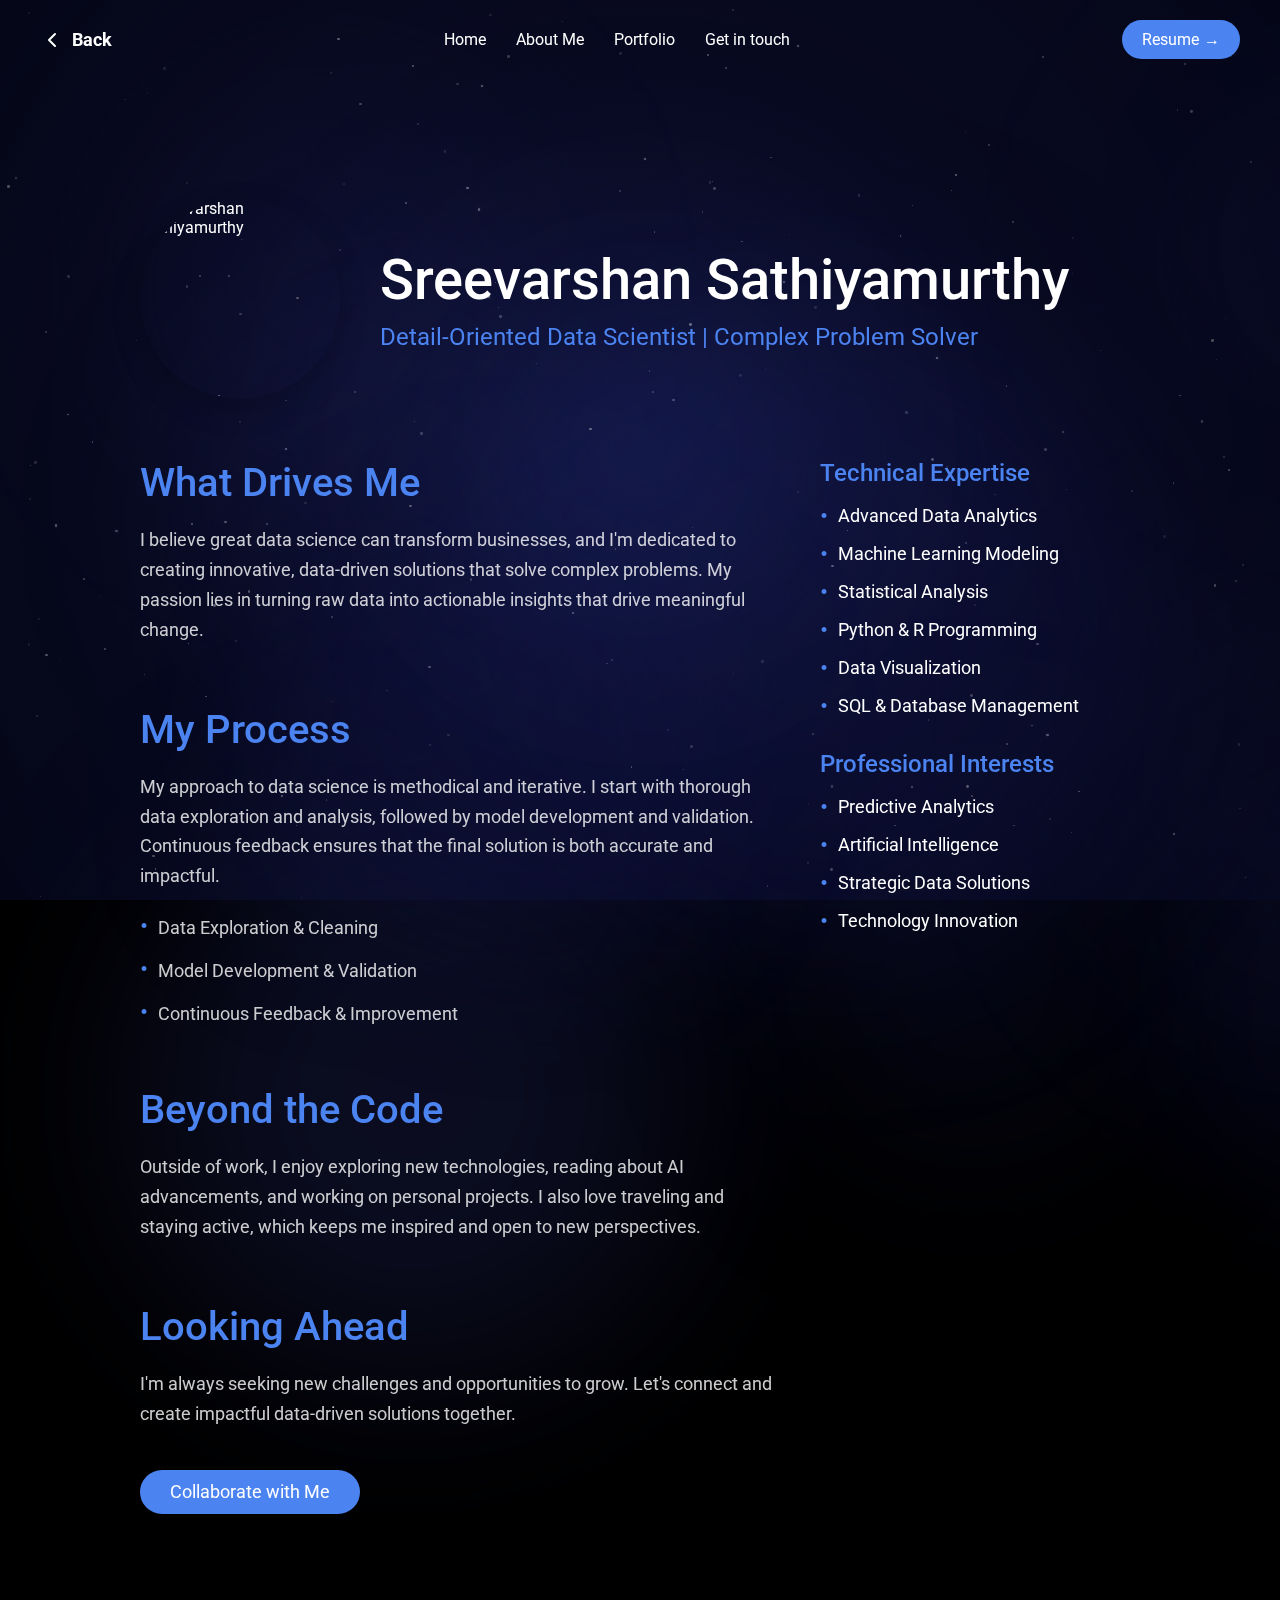
==== about-me.html @ da4dfb8b "Add files via upload" ====
<!DOCTYPE html>
<html lang="en">
<head>
    <meta charset="UTF-8">
    <meta name="viewport" content="width=device-width, initial-scale=1.0">
    <title>About Sreevarshan</title>
    <link rel="stylesheet" href="styles.css">
    <link href="https://fonts.googleapis.com/css2?family=Playfair+Display:wght@700&family=Roboto:wght@300;400;700&display=swap" rel="stylesheet">
    <style>
        .about-page {
            min-height: 100vh;
            padding: 120px 5% 80px;
            position: relative;
        }
        
        .about-container {
            max-width: 1000px;
            margin: 0 auto;
        }
        
        .about-header {
            display: flex;
            align-items: center;
            margin-bottom: 60px;
        }
        
        .about-photo-container {
            width: 200px;
            height: 200px;
            margin-right: 40px;
            border-radius: 50%;
            overflow: hidden;
            box-shadow: 0 10px 30px rgba(0, 0, 0, 0.2);
        }
        
        .about-photo-round {
            width: 100%;
            height: 100%;
            object-fit: cover;
        }
        
        .about-title-container h1 {
            font-size: 3.5rem;
            margin-bottom: 10px;
            font-weight: 500;
        }
        
        .about-title-container p {
            font-size: 1.5rem;
            color: #4b83f0;
        }
        
        .about-content {
            display: grid;
            grid-template-columns: 2fr 1fr;
            gap: 40px;
        }
        
        .about-bio h2 {
            font-size: 2.2rem;
            margin-bottom: 20px;
            font-weight: 500;
        }
        
        .about-bio p {
            margin-bottom: 20px;
            font-size: 1.1rem;
            line-height: 1.7;
            color: rgba(255, 255, 255, 0.8);
        }
        
        .about-sidebar h3 {
            font-size: 1.5rem;
            margin-bottom: 15px;
            color: #4b83f0;
            font-weight: 500;
        }
        
        .skills-list, .interest-list {
            list-style: none;
            padding: 0;
            margin-bottom: 30px;
        }
        
        .skills-list li, .interest-list li {
            margin-bottom: 10px;
            font-size: 1.1rem;
            display: flex;
            align-items: center;
        }
        
        .skills-list li::before, .interest-list li::before {
            content: "•";
            color: #4b83f0;
            font-size: 1.5rem;
            margin-right: 10px;
        }
        
        .cta-button {
            display: inline-block;
            background-color: #4b83f0;
            color: white;
            padding: 12px 30px;
            border-radius: 30px;
            text-decoration: none;
            font-size: 1.1rem;
            margin-top: 20px;
            transition: background-color 0.3s;
        }
        
        .cta-button:hover {
            background-color: #3a71e4;
        }

        /* Custom Back Button Styles */
        .nav-back-button {
            display: flex;
            align-items: center;
            font-size: 18px;
            font-weight: bold;
            color: white;
            text-decoration: none;
            transition: color 0.3s ease;
        }

        .nav-back-button:hover {
            color: #4b83f0;
        }

        .nav-back-button svg {
            margin-right: 8px;
            width: 24px;
            height: 24px;
        }

        /* New Styles for "What Drives Me" and "My Process" Sections */
        .about-drives-me, .about-process {
            margin-bottom: 60px;
        }

        .about-drives-me h2, .about-process h2 {
            font-size: 2.5rem;
            margin-bottom: 20px;
            color: #4b83f0;
        }

        .about-drives-me p, .about-process p {
            font-size: 1.1rem;
            line-height: 1.7;
            color: rgba(255, 255, 255, 0.8);
        }

        .about-process ul {
            list-style: none;
            padding: 0;
        }

        .about-process ul li {
            margin-bottom: 15px;
            font-size: 1.1rem;
            color: rgba(255, 255, 255, 0.8);
        }

        .about-process ul li::before {
            content: "•";
            color: #4b83f0;
            font-size: 1.5rem;
            margin-right: 10px;
        }
        
        @media (max-width: 768px) {
            .about-header {
                flex-direction: column;
                text-align: center;
            }
            
            .about-photo-container {
                margin-right: 0;
                margin-bottom: 20px;
            }
            
            .about-content {
                grid-template-columns: 1fr;
            }

            .about-title-container h1 {
                font-size: 2.5rem;
            }

            .about-title-container p {
                font-size: 1.2rem;
            }

            .about-drives-me h2, .about-process h2 {
                font-size: 2rem;
            }
        }
    </style>
</head>
<body>
    <div class="space-background"></div>
    
    <nav>
        <div class="logo">
            <a href="index.html#about" class="nav-back-button">
                <svg xmlns="http://www.w3.org/2000/svg" width="24" height="24" viewBox="0 0 24 24" fill="none" stroke="currentColor" stroke-width="2" stroke-linecap="round" stroke-linejoin="round">
                    <path d="M15 18l-6-6 6-6"/>
                </svg>
                Back
            </a>
        </div>
        <ul>
            <li><a href="index.html">Home</a></li>
            <li><a href="index.html#about">About Me</a></li>
            <li><a href="#">Portfolio</a></li>
            <li><a href="#">Get in touch</a></li>
        </ul>
        <div class="resume-btn">
            <a href="#">Resume <span class="arrow">→</span></a>
        </div>
    </nav>
    
    <main class="about-page">
        <div class="about-container">
            <div class="about-header">
                <div class="about-photo-container">
                    <img src="https://i.postimg.cc/mrdYdnSF/profile.webp" alt="Sreevarshan Sathiyamurthy" class="about-photo-round">
                </div>
                <div class="about-title-container">
                    <h1>Sreevarshan Sathiyamurthy</h1>
                    <p>Detail-Oriented Data Scientist | Complex Problem Solver</p>
                </div>
            </div>
            
            <div class="about-content">
                <div class="about-bio">
                    <!-- What Drives Me Section -->
                    <div class="about-drives-me">
                        <h2>What Drives Me</h2>
                        <p>I believe great data science can transform businesses, and I'm dedicated to creating innovative, data-driven solutions that solve complex problems. My passion lies in turning raw data into actionable insights that drive meaningful change.</p>
                    </div>

                    <!-- My Process Section -->
                    <div class="about-process">
                        <h2>My Process</h2>
                        <p>My approach to data science is methodical and iterative. I start with thorough data exploration and analysis, followed by model development and validation. Continuous feedback ensures that the final solution is both accurate and impactful.</p>
                        <ul>
                            <li>Data Exploration & Cleaning</li>
                            <li>Model Development & Validation</li>
                            <li>Continuous Feedback & Improvement</li>
                        </ul>
                    </div>

                    <!-- Beyond the Code Section -->
                    <div class="about-drives-me">
                        <h2>Beyond the Code</h2>
                        <p>Outside of work, I enjoy exploring new technologies, reading about AI advancements, and working on personal projects. I also love traveling and staying active, which keeps me inspired and open to new perspectives.</p>
                    </div>

                    <!-- Looking Ahead Section -->
                    <div class="about-process">
                        <h2>Looking Ahead</h2>
                        <p>I'm always seeking new challenges and opportunities to grow. Let's connect and create impactful data-driven solutions together.</p>
                        <a href="#" class="cta-button">Collaborate with Me</a>
                    </div>
                </div>
                
                <div class="about-sidebar">
                    <h3>Technical Expertise</h3>
                    <ul class="skills-list">
                        <li>Advanced Data Analytics</li>
                        <li>Machine Learning Modeling</li>
                        <li>Statistical Analysis</li>
                        <li>Python & R Programming</li>
                        <li>Data Visualization</li>
                        <li>SQL & Database Management</li>
                    </ul>
                    
                    <h3>Professional Interests</h3>
                    <ul class="interest-list">
                        <li>Predictive Analytics</li>
                        <li>Artificial Intelligence</li>
                        <li>Strategic Data Solutions</li>
                        <li>Technology Innovation</li>
                    </ul>
                </div>
            </div>
        </div>
    </main>
    
    <script src="script.js"></script>
</body>
</html>
---- styles.css ----
/* Reset and base styles */
* {
    margin: 0;
    padding: 0;
    box-sizing: border-box;
}

body {
    font-family: 'Roboto', sans-serif;
    color: white;
    overflow-x: hidden;
    background-color: #000;
}

/* Background */
.space-background {
    position: fixed;
    top: 0;
    left: 0;
    width: 100%;
    height: 100%;
    background: radial-gradient(circle at 50% 50%, 
                rgba(17, 20, 60, 0.8) 0%,
                rgba(14, 16, 50, 0.9) 40%,
                rgba(10, 12, 40, 0.95) 70%,
                rgba(8, 10, 35, 1) 100%);
    z-index: -2;
    transition: background 1s ease;
}

body.scrolled .space-background {
    background: #000000 !important;
}

.vignette {
    position: fixed;
    top: 0;
    left: 0;
    width: 100%;
    height: 100%;
    background: radial-gradient(circle at 50% 50%, 
                transparent 40%, 
                rgba(0, 0, 0, 0.2) 75%, 
                rgba(0, 0, 0, 0.3) 100%);
    z-index: -1;
    pointer-events: none;
}

/* Orbit System */
.orbit-container {
    position: fixed;
    top: 50%;
    left: 50%;
    transform: translate(-50%, -50%);
    width: 100vw;
    height: 100vh;
    z-index: -1;
    opacity: 1;
    transition: opacity 0.8s ease;
}

.orbit {
    position: absolute;
    top: 50%;
    left: 50%;
    transform: translate(-50%, -50%);
    border: 1px solid rgba(142, 205, 247, 0.1);
    border-radius: 50%;
}

.orbit-1 {
    width: 40vw;
    height: 40vw;
}

.orbit-2 {
    width: 60vw;
    height: 60vw;
}

.orbit-3 {
    width: 80vw;
    height: 80vw;
}

.dotted {
    border: none;
    background-image: repeating-linear-gradient(90deg, rgba(142, 205, 247, 0.1) 0%, rgba(142, 205, 247, 0.1) 1%, transparent 1%, transparent 5%);
    background-size: 5% 1px;
    background-repeat: repeat-x;
    background-position: center;
}

.dot {
    position: absolute;
    width: 8px;
    height: 8px;
    background-color: rgba(142, 205, 247, 0.6);
    border-radius: 50%;
    box-shadow: 0 0 10px rgba(142, 205, 247, 0.4);
}

.dot-1 {
    left: 100%;
    top: 50%;
    transform: translate(-50%, -50%);
}

.dot-2 {
    left: 50%;
    top: 0%;
    transform: translate(-50%, -50%);
}

.dot-3 {
    left: 30%;
    top: 75%;
    transform: translate(-50%, -50%);
}

/* Background stars */
.star {
    position: absolute;
    background-color: rgba(255, 255, 255, 0.5);
    border-radius: 50%;
    pointer-events: none;
    transition: transform 0.1s ease, opacity 0.3s ease;
}

/* Color variations */
.color-spot {
    position: absolute;
    border-radius: 50%;
    filter: blur(80px);
    opacity: 0.15;
    z-index: -1;
    pointer-events: none;
}

/* Navigation Styles */
nav {
    display: flex;
    justify-content: space-between;
    align-items: center;
    padding: 20px 40px;
    position: relative;
    z-index: 100;
    transition: all 0.3s ease;
}

.logo {
    font-size: 24px;
    font-weight: bold;
    z-index: 101;
}

.logo span {
    transition: color 0.3s;
}

.logo:hover span {
    color: #4b83f0;
}

nav ul {
    display: flex;
    list-style: none;
    margin: 0;
    padding: 0;
}

nav ul li {
    margin: 0 15px;
}

nav ul li a {
    color: white;
    text-decoration: none;
    font-size: 16px;
    transition: color 0.3s, transform 0.2s;
    padding: 5px 0;
    position: relative;
    display: inline-block;
}

nav ul li a:hover {
    color: #8ecdf7;
}

/* Underline animation for nav links */
nav ul li a::after {
    content: '';
    position: absolute;
    bottom: 0;
    left: 0;
    width: 0;
    height: 2px;
    background-color: #4b83f0;
    transition: width 0.3s ease;
}

nav ul li a:hover::after {
    width: 100%;
}

.resume-btn a {
    background-color: #4b83f0;
    color: white;
    padding: 10px 20px;
    border-radius: 25px;
    text-decoration: none;
    display: inline-flex;
    align-items: center;
    transition: background-color 0.3s, transform 0.2s;
}

.resume-btn a:hover {
    background-color: #3a71e4;
    transform: translateY(-2px);
}

.arrow {
    margin-left: 5px;
    transition: transform 0.2s;
}

.resume-btn a:hover .arrow {
    transform: translateX(3px);
}

/* Mobile menu toggle button */
.mobile-menu-toggle {
    display: none;
    cursor: pointer;
    z-index: 101;
}

.mobile-menu-toggle svg {
    color: white;
    transition: color 0.3s;
}

.mobile-menu-toggle:hover svg {
    color: #4b83f0;
}

/* Sticky navigation on scroll */
nav.sticky {
    position: fixed;
    top: 0;
    left: 0;
    width: 100%;
    background-color: rgba(0, 0, 0, 0.8);
    backdrop-filter: blur(10px);
    box-shadow: 0 2px 10px rgba(0, 0, 0, 0.1);
    padding: 15px 40px;
}

/* Hero Section */
.hero {
    height: 100vh;
    display: flex;
    align-items: center;
    padding: 0 10%;
    margin-top: -40px; /* Push content up slightly */
}

.hero-content {
    max-width: 1200px;
    width: 100%;
    display: flex;
    justify-content: space-between;
    align-items: center;
}

.hero-text {
    max-width: 60%;
}

h1 {
    font-size: 5rem;
    margin-bottom: 30px;
    font-weight: 400;
}

.name {
    font-family: 'Playfair Display', serif;
    font-style: italic;
    font-weight: 700;
}

.tagline {
    font-size: 2.5rem;
    line-height: 1.3;
    margin-bottom: 20px;
    font-weight: 300;
}

.highlight {
    color: #4b83f0;
    font-weight: 400;
}

.subtitle {
    font-size: 1.5rem;
    color: rgba(255, 255, 255, 0.7);
}

/* Profile Image */
.profile-image-container {
    max-width: 40%;
    position: relative;
    display: flex;
    flex-direction: column;
    align-items: center;
}

.floating-profile {
    max-width: 100%;
    height: auto;
    border-radius: 10px;
    filter: drop-shadow(0 10px 20px rgba(0, 0, 0, 0.4));
    animation: float 6s ease-in-out infinite;
}

.profile-line {
    width: 80%;
    height: 2px;
    background: linear-gradient(to right, rgba(75, 131, 240, 0), rgba(75, 131, 240, 0.7), rgba(75, 131, 240, 0));
    margin-top: 5px;
    box-shadow: 0 0 8px rgba(75, 131, 240, 0.5);
}

@keyframes float {
    0% {
        transform: translateY(0px);
    }
    50% {
        transform: translateY(-15px);
    }
    100% {
        transform: translateY(0px);
    }
}

/* Responsive styles */
@media (max-width: 1440px) {
    .hero-text h1 {
        font-size: 4.5rem;
    }
    
    .tagline {
        font-size: 2.2rem;
    }
}

/* Medium Screens (Laptops, small desktops) */
@media (max-width: 1200px) {
    nav {
        padding: 15px 30px;
    }
    
    nav ul li {
        margin: 0 10px;
    }
    
    .resume-btn a {
        padding: 8px 16px;
    }
    
    .hero-content {
        max-width: 90%;
        margin: 0 auto;
    }
    
    .hero-text {
        max-width: 55%;
    }
    
    .hero-text h1 {
        font-size: 4rem;
    }
    
    .tagline {
        font-size: 2rem;
        line-height: 1.4;
    }
    
    .profile-image-container {
        max-width: 45%;
    }
    
    .floating-profile {
        max-width: 90%;
    }
    
    .orbit-1 {
        width: 50vw;
        height: 50vw;
    }
    
    .orbit-2 {
        width: 70vw;
        height: 70vw;
    }
    
    .orbit-3 {
        width: 90vw;
        height: 90vw;
    }
}

/* Tablets and Small Laptops */
@media (max-width: 992px) {
    nav {
        padding: 15px 25px;
    }
    
    nav ul li {
        margin: 0 8px;
    }
    
    nav ul li a {
        font-size: 14px;
    }
    
    .resume-btn a {
        font-size: 14px;
        padding: 8px 14px;
    }
    
    .hero {
        padding: 0 5%;
    }
    
    .hero-content {
        flex-direction: column;
        text-align: center;
    }
    
    .hero-text {
        max-width: 100%;
        margin-bottom: 40px;
    }
    
    .profile-image-container {
        max-width: 70%;
    }
    
    .hero-text h1 {
        font-size: 3.5rem;
    }
    
    .tagline {
        font-size: 1.8rem;
    }
    
    .subtitle {
        font-size: 1.3rem;
    }
}

/* Tablets and Large Phones */
@media (max-width: 768px) {
    .mobile-menu-toggle {
        display: block;
        margin-right: 10px;
    }
    
    nav ul {
        display: none;
        flex-direction: column;
        position: absolute;
        top: 100%;
        left: 0;
        width: 100%;
        background-color: rgba(0, 0, 0, 0.95);
        padding: 20px 0;
        border-top: 1px solid rgba(75, 131, 240, 0.3);
        box-shadow: 0 10px 20px rgba(0, 0, 0, 0.3);
        z-index: 100;
    }
    
    nav.mobile-open ul {
        display: flex;
    }
    
    nav ul li {
        margin: 12px 0;
        text-align: center;
    }
    
    nav ul li a {
        font-size: 16px;
        padding: 8px 0;
        display: inline-block;
        width: 100%;
    }
    
    nav ul li a::after {
        display: none;
    }
    
    .resume-btn {
        margin-left: auto;
    }
    
    .hero {
        margin-top: 0;
    }
    
    .hero-text h1 {
        font-size: 3rem;
    }
    
    .tagline {
        font-size: 1.5rem;
    }
    
    .profile-image-container {
        max-width: 80%;
    }
    
    /* Adjust orbit sizes for smaller screens */
    .orbit-1 {
        width: 70vw;
        height: 70vw;
    }
    
    .orbit-2 {
        width: 85vw;
        height: 85vw;
    }
    
    .orbit-3 {
        width: 100vw;
        height: 100vw;
    }
    
    /* Fix animation performance on mobile */
    .star {
        transition: none;
    }
    
    .floating-profile {
        animation: float 8s ease-in-out infinite;
    }
}

/* Mobile Phones */
@media (max-width: 576px) {
    nav {
        padding: 12px 20px;
    }
    
    .logo {
        font-size: 20px;
    }
    
    .resume-btn a {
        padding: 7px 12px;
        font-size: 13px;
    }
    
    .hero {
        height: auto;
        padding-top: 60px;
        padding-bottom: 60px;
    }
    
    .hero-text h1 {
        font-size: 2.5rem;
        margin-bottom: 20px;
    }
    
    .tagline {
        font-size: 1.3rem;
    }
    
    .subtitle {
        font-size: 1.1rem;
    }
    
    .profile-image-container {
        max-width: 90%;
    }
    
    /* Make dots more visible on small screens */
    .dot {
        width: 6px;
        height: 6px;
    }
}

/* Very Small Phones */
@media (max-width: 375px) {
    nav {
        padding: 10px 15px;
    }
    
    .logo {
        font-size: 18px;
    }
    
    .mobile-menu-toggle svg {
        width: 20px;
        height: 20px;
    }
    
    .resume-btn a {
        padding: 6px 10px;
        font-size: 12px;
    }
    
    .hero-text h1 {
        font-size: 2.2rem;
    }
    
    .tagline {
        font-size: 1.1rem;
    }
}
/* About Section - Final Layout */
.about-section {
    padding: 50px 5% 70px;
    position: relative;
    z-index: 1;
    background-color: transparent;
}

.container {
    max-width: 1200px;
    margin: 0 auto;
    width: 100%;
}

.section-title {
    font-size: 3rem;
    margin-bottom: 40px;
    font-weight: 500;
    color: white;
}

/* Main Grid Layout */
.about-grid {
    display: flex;
    flex-direction: column;
    gap: 15px;
}

/* Skills Section - Row Layout */
.skills-section {
    display: grid;
    grid-template-columns: repeat(4, 1fr);
    gap: 15px;
    margin-bottom: 15px;
}

/* Identity Section - Logo and Name */
.identity-section {
    display: grid;
    grid-template-columns: 1fr 2fr;
    gap: 15px;
    margin-bottom: 15px;
}

/* Education and Photo Section */
.education-photo-section {
    display: grid;
    grid-template-columns: 1fr 2fr; /* Logo width (1fr) and Image width (2fr) */
    gap: 15px;
    align-items: stretch; /* Ensure both tiles stretch to the same height */
}

/* Education Card */
.education-card {
    padding: 20px;
    display: flex;
    align-items: center;
    justify-content: center;
    height: 100%; /* Match the height of the photo container */
    background-color: #E4EDF7; /* Light background for the education card */
    border-radius: 16px;
    width: 100%; /* Ensure it takes the full width of its grid cell */
}

/* Photo Container */
.photo-container {
    width: 100%;
    height: 40vh;
    min-height: 300px;
    max-height: 400px;
}

/* Card Styles */
.about-card {
    border-radius: 16px;
    position: relative;
    overflow: hidden;
    height: 100%;
    transition: opacity 0.6s ease;
}

.light-card {
    background-color: #E4EDF7;
}

.white-card {
    background-color: #FFFFFF;
    display: flex;
    align-items: center;
    justify-content: center;
}

.skill-card {
    padding: 15px;
    display: flex;
    align-items: center;
    height: 90px;
}

.logo-card, .name-card {
    display: flex;
    align-items: center;
    justify-content: center;
    padding: 20px;
    height: 130px;
}

.photo-card {
    width: 100%;
    height: 100%;
    border-radius: 16px;
    overflow: hidden;
    padding: 0;
}

/* Card Content */
.card-icon {
    width: 48px;
    height: 48px;
    background-color: #FFFFFF;
    border-radius: 50%;
    display: flex;
    align-items: center;
    justify-content: center;
    margin-right: 10px;
    flex-shrink: 0;
}

.card-content {
    flex: 1;
}

.card-title {
    font-size: 0.95rem;
    color: #4B7BEC;
    line-height: 1.2;
    font-weight: 500;
}

.name-text {
    font-size: 2.8rem;
    color: #98A7BB;
    font-weight: 500;
    text-align: center;
    white-space: nowrap;
}

.name-link, .photo-link {
    text-decoration: none;
    color: inherit;
    display: flex;
    width: 100%;
    height: 100%;
    align-items: center;
    justify-content: center;
}

.logo-image {
    max-width: 70%;
    height: auto;
}

.about-photo {
    width: 100%;
    height: 100%;
    object-fit: cover;
    object-position: center 25%;
}

/* SVG icon size and color */
.card-icon svg {
    width: 20px;
    height: 20px;
    fill: #4B7BEC;
}

/* Animation for cards - they appear all at once */
.about-card {
    opacity: 0;
    transform: translateY(20px);
}

.about-card.card-visible {
    opacity: 1;
    transform: translateY(0);
}

/* Responsive Adjustments */
@media (max-width: 1200px) {
    .skills-section {
        grid-template-columns: repeat(2, 1fr);
    }
    
    .photo-container {
        height: 35vh;
        min-height: 250px;
        max-height: 350px;
    }
    
    .name-text {
        font-size: 2.4rem;
    }
}

@media (max-width: 768px) {
    .section-title {
        font-size: 2.2rem;
        margin-bottom: 30px;
    }
    
    .skills-section {
        grid-template-columns: 1fr;
        gap: 10px;
    }
    
    .identity-section {
        grid-template-columns: 1fr;
        gap: 10px;
    }
    
    .photo-container {
        height: 30vh;
        min-height: 200px;
        max-height: 300px;
    }
    
    .name-text {
        font-size: 2rem;
    }
    
    .skill-card {
        height: auto;
        min-height: 80px;
    }
    
    .logo-card, .name-card, .education-card {
        height: 100px;
    }
}

/* Updated Skills Section Styling */
.skills-section {
    display: grid;
    grid-template-columns: repeat(4, 1fr);
    gap: 15px;
    margin-bottom: 15px;
}

.skill-card {
    background-color: white;
    border-radius: 12px;
    padding: 15px;
    display: flex;
    align-items: center;
    box-shadow: 0 4px 6px rgba(0, 0, 0, 0.1);
    transition: transform 0.3s ease, box-shadow 0.3s ease;
}

.skill-card:hover {
    transform: translateY(-5px);
    box-shadow: 0 6px 12px rgba(0, 0, 0, 0.15);
}

.skill-card .card-icon {
    width: 48px;
    height: 48px;
    background-color: #4B7BEC;
    border-radius: 50%;
    display: flex;
    align-items: center;
    justify-content: center;
    margin-right: 15px;
    flex-shrink: 0;
}

.skill-card .card-icon svg {
    width: 24px;
    height: 24px;
    stroke: white;
    stroke-width: 2;
    fill: none;
}

.skill-card .card-content {
    flex-grow: 1;
}

.skill-card .card-title {
    font-size: 1.1rem;
    color: #4B7BEC;
    margin-bottom: 5px;
    font-weight: 600;
}

.skill-card .small-title {
    display: none; /* Hide the gray subtitle */
}

/* Responsive Adjustments */
@media (max-width: 1200px) {
    .skills-section {
        grid-template-columns: repeat(2, 1fr);
    }
}

@media (max-width: 768px) {
    .skills-section {
        grid-template-columns: 1fr;
    }
}

/* Card Content */
.card-icon {
    width: 70px;
    height: 70px;
    background-color: #FFFFFF; /* White circle */
    border-radius: 50%;
    display: flex;
    align-items: center;
    justify-content: center;
    margin-right: 20px;
}

.card-content {
    flex: 1;
}

.card-title {
    font-size: 1.6rem;
    color: #4B7BEC; /* Bright blue */
    line-height: 1.3;
    font-weight: 500;
}

.small-title {
    font-size: 1.3rem;
}

.name-text {
    font-size: 3.5rem;
    color: #98A7BB; /* Gray blue */
    font-weight: 500;
    text-align: center;
    line-height: 1.2;
}

.name-link {
    text-decoration: none;
    color: inherit;
    display: flex;
    width: 100%;
    height: 100%;
    align-items: center;
    justify-content: center;
}

.logo-image {
    max-width: 70%;
    height: auto;
}

.about-photo {
    width: 100%;
    height: 100%;
    object-fit: cover;
    transition: transform 0.5s;
}

.photo-card:hover .about-photo {
    transform: scale(1.02);
}

/* SVG icon size and color */
.card-icon svg {
    width: 32px;
    height: 32px;
    fill: #4B7BEC; /* Bright blue */
}

/* Small cards specific styling */
.about-card.small-card {
    padding: 20px;
}

.small-card .card-icon {
    width: 60px;
    height: 60px;
}

/* Animation for cards */
.about-card {
    opacity: 0;
    transform: translateY(20px);
    transition: opacity 0.6s, transform 0.6s, box-shadow 0.3s;
}

.about-card.card-visible {
    opacity: 1;
    transform: translateY(0);
}

.about-card:hover {
    transform: translateY(-5px);
}

/* Specific Grid Layout */
.about-grid > div:nth-child(1) {
    grid-column: span 1;
    grid-row: span 1;
}

.about-grid > div:nth-child(2) {
    grid-column: span 1;
    grid-row: span 1;
}

.about-grid > div:nth-child(3) {
    grid-column: span 1;
    grid-row: span 1;
}

.about-grid > div:nth-child(4) {
    grid-column: span 1;
    grid-row: span 1;
}

.about-grid > div:nth-child(5) {
    grid-column: span 1;
    grid-row: span 1;
}

.about-grid > div:nth-child(6) {
    grid-column: span 1;
    grid-row: span 1;
}

.about-grid > div:nth-child(7) {
    grid-column: span 3;
    grid-row: span 1;
}

/* Responsive Adjustments */
@media (max-width: 992px) {
    .about-grid {
        grid-template-columns: repeat(2, 1fr);
    }
    
    .wide-card {
        grid-column: span 1;
    }
    
    .photo-card {
        grid-column: span 2;
    }
}

@media (max-width: 768px) {
    .section-title {
        font-size: 2.5rem;
        margin-bottom: 40px;
    }
    
    .about-grid {
        grid-template-columns: 1fr;
    }
    
    .about-grid > div:nth-child(n) {
        grid-column: span 1;
    }
    
    .photo-card {
        height: 250px;
    }
}
/* Logo Card Styling */
.logo-card {
    display: flex;
    align-items: center;
    justify-content: center;
    padding: 20px; /* Adjust padding if needed */
    height: 130px; /* Fixed height of the box */
    width: 100%; /* Ensure it takes full width of its container */
    background-color: #FFFFFF; /* White background */
    border-radius: 16px;
    overflow: hidden; /* Ensure the logo doesn't overflow */
}

/* Logo Image Styling */
.logo-image {
    max-width: 100%; /* Ensure the logo fits within the card */
    max-height: 100%; /* Ensure the logo fits within the card */
    width: auto; /* Maintain aspect ratio */
    height: auto; /* Maintain aspect ratio */
    object-fit: contain; /* Ensure the entire logo is visible */
}

/* Education Section */
/* Education and Photo Section */
.education-photo-section {
    display: grid;
    grid-template-columns: 1fr 2fr; /* Logo width (1fr) and Image width (2fr) */
    gap: 15px;
    align-items: stretch; /* Ensure both tiles stretch to the same height */
    height: 350px; /* Increased height for the entire section */
}

/* Education Card */
.education-card {
    padding: 20px;
    display: flex;
    align-items: center;
    justify-content: center;
    height: 100%; /* Match the height of the photo container */
    background-color: #E4EDF7; /* Light background for the education card */
    border-radius: 16px;
    width: 100%; /* Ensure it takes the full width of its grid cell */
}

.education-content {
    text-align: center;
}

.education-title {
    font-size: 1.5rem;
    color: #4B7BEC;
    margin-bottom: 10px;
    font-weight: 600;
}

.education-details {
    font-size: 1rem;
    color: #333;
    line-height: 1.5;
}

/* Photo Container */
.photo-card {
    width: 100%;
    height: 100%; /* Ensure the photo card takes the full height of the container */
    border-radius: 16px;
    overflow: hidden;
    padding: 0;
}

/* Adjust the height of the photo container */
.photo-container {
    width: 100%;
    height: 100%; /* Ensure the photo container takes the full height of the card */
    min-height: 300px; /* Increased minimum height */
    max-height: 350px; /* Increased maximum height */
}

@media (max-width: 768px) {
    .education-photo-section {
        grid-template-columns: 1fr; /* Stack education and photo on top of each other */
        height: auto; /* Allow height to adjust based on content */
    }

    .education-card {
        height: auto; /* Allow height to adjust based on content */
        min-height: 200px; /* Increased minimum height for the education card */
    }

    .photo-container {
        height: 300px; /* Adjust height for mobile */
        min-height: 250px;
        max-height: 300px;
    }
}

/* Card Styles */
.about-card {
    border-radius: 16px;
    position: relative;
    overflow: hidden;
    height: 100%;
    transition: opacity 0.6s ease;
}

.light-card {
    background-color: #E4EDF7;
}

.white-card {
    background-color: #FFFFFF;
    display: flex;
    align-items: center;
    justify-content: center;
}

.skill-card {
    padding: 15px;
    display: flex;
    align-items: center;
    height: 90px;
}

.logo-card, .name-card {
    display: flex;
    align-items: center;
    justify-content: center;
    padding: 20px;
    height: 130px;
}

.photo-card {
    width: 100%;
    height: 100%;
    border-radius: 16px;
    overflow: hidden;
    padding: 0;
}

@media (max-width: 768px) {
    .education-photo-section {
        grid-template-columns: 1fr; /* Stack education and photo on top of each other */
    }

    .education-card {
        height: auto; /* Allow height to adjust based on content */
        min-height: 150px; /* Minimum height for the education card */
    }

    .photo-container {
        height: 30vh; /* Adjust height for mobile */
        min-height: 200px;
        max-height: 300px;
    }
}

/* Responsive adjustments */
@media (max-width: 1200px) {
    .logo-card {
        height: 100px; /* Adjust height for smaller screens */
    }

    .logo-image {
        max-width: 90%; /* Slightly reduce logo size for smaller screens */
    }
}

@media (max-width: 768px) {
    .logo-card {
        height: 80px; /* Further adjust height for mobile screens */
    }

    .logo-image {
        max-width: 80%; /* Further reduce logo size for mobile screens */
    }
}

.name-text {
    font-family: 'Signika Negative', sans-serif; /* Apply the Signika Negative font */
    font-size: 2.8rem; /* Adjusted for single line */
    color: #98A7BB; /* Keep the original color */
    font-weight: 500; /* You can adjust the weight (400, 500, 600, 700) */
    text-align: center;
    white-space: nowrap; /* Prevent wrapping */
}

/* Add this to your styles.css file */
.hero {
    height: 100vh;
    display: flex;
    align-items: center;
    justify-content: center; /* Add this to center the content horizontally */
    padding: 0 10%;
    margin-top: -40px;
  }
  
  .hero-content {
    max-width: 1200px;
    width: 100%;
    display: flex;
    justify-content: space-between;
    align-items: center;
    margin: 0 auto; /* Add this to center the container */
  }
  
  @media (min-width: 1600px) {
    .hero-content {
      max-width: 1400px;
      padding: 0 20px;
      justify-content: center; /* Center the content instead of space-between */
      gap: 80px; /* Add gap between text and image */
    }
    
    .hero-text {
      max-width: 50%; /* Adjust the width for better proportion */
    }
  }

  /* Add this to your styles.css file */
@media (max-width: 768px) {
    .logo span {
      display: none; /* This hides the "SS" text on mobile */
    }
    
    .mobile-menu-toggle {
      margin-left: 0; /* Ensures the menu is aligned to the left */
    }
    
    nav {
      padding-left: 15px; /* Reduces left padding to position menu closer to edge */
    }
  }

  .mobile-menu-wrapper {
    display: flex;
    align-items: center;
}

@media (max-width: 768px) {
    .mobile-menu-wrapper {
        width: 100%; /* Takes full width */
        justify-content: flex-start; /* Aligns contents to the left */
    }
    
    .logo {
        margin-left: 10px; /* Adds some space between menu icon and logo (when visible) */
    }
}

/* Add this to your styles.css file */
@media (max-width: 768px) {
    /* Improve logo card appearance */
    .logo-card {
      display: flex;
      align-items: center;
      justify-content: center;
      padding: 15px;
      height: 110px; /* Slightly reduced height for mobile */
    }
    
    .logo-image {
      max-width: 60%; /* Adjust logo size for better fit */
      height: auto;
    }
    
    /* Fix name card text appearance */
    .name-card {
      padding: 15px 10px;
      height: auto; /* Allow height to adjust based on content */
      min-height: 80px;
    }
    
    .name-text {
      font-size: 1.8rem; /* Smaller font size for mobile */
      white-space: normal; /* Allow text to wrap if needed */
      line-height: 1.2;
      word-break: break-word; /* Helps with very long names */
    }
    
    /* Improve overall card layout */
    .identity-section {
      gap: 10px; /* Smaller gap between items */
    }
  }

  
  /* Why Hire Me Section */
.why-hire-section {
    padding: 70px 5% 90px;
    position: relative;
    z-index: 1;
    background-color: transparent;
}

.subheading {
    font-size: 1.3rem;
    color: #4B7BEC;
    margin-bottom: 10px;
    font-weight: 500;
}

.focus-title {
    font-size: 2.5rem;
    margin-top: 40px;
    margin-bottom: 20px;
    font-weight: 500;
    color: white;
}

.focus-description {
    font-size: 1.15rem;
    line-height: 1.7;
    margin-bottom: 40px;
    color: rgba(255, 255, 255, 0.9);
    max-width: 95%;
}

.focus-description .highlight {
    color: #4B83F0;
    font-weight: 500;
}

.skills-grid {
    display: grid;
    grid-template-columns: repeat(3, 1fr);
    gap: 25px;
    margin-top: 30px;
}

.skill-item {
    display: flex;
    align-items: center;
    font-size: 1.1rem;
    color: white;
}

.skill-item svg {
    margin-right: 10px;
    min-width: 20px;
    fill: #4B7BEC;
}

/* Responsive adjustments */
@media (max-width: 992px) {
    .skills-grid {
        grid-template-columns: repeat(2, 1fr);
    }
    
    .focus-title {
        font-size: 2.2rem;
    }
}

@media (max-width: 768px) {
    .skills-grid {
        grid-template-columns: 1fr;
        gap: 15px;
    }
    
    .focus-title {
        font-size: 2rem;
    }
    
    .focus-description {
        font-size: 1rem;
    }
    
    .subheading {
        font-size: 1.1rem;
    }
}
/* Animation for Why Hire Me section */
.reveal-section {
    opacity: 0;
    transform: translateY(20px);
    transition: opacity 0.8s ease, transform 0.8s ease;
}

.reveal-section.visible {
    opacity: 1;
    transform: translateY(0);
}

.reveal-item {
    opacity: 0;
    transform: translateY(15px);
    transition: opacity 0.6s ease, transform 0.6s ease;
}

.reveal-item.visible {
    opacity: 1;
    transform: translateY(0);
}

/* Tech Stack Section */
/* Tools Section Styles */
.tools-section {
    padding: 50px 5% 30px; /* Reduced bottom padding */
    position: relative;
    z-index: 1;
    background-color: transparent;
}

.tools-subtitle {
    font-size: 1.3rem;
    text-align: left;
    color: rgb(255, 255, 255);
    margin-bottom: 50px;
    max-width: 1400px;
    margin-left: auto;
    margin-right: auto;
}

.tech-grid {
    display: grid;
    grid-template-columns: repeat(3, 1fr);
    gap: 30px;
    max-width: 1400px;
    margin: 0 auto;
}

.tech-card {
    background: linear-gradient(145deg, rgba(18, 26, 68, 0.8) 0%, rgba(13, 20, 55, 0.9) 100%);
    border-radius: 16px;
    padding: 0;
    box-shadow: 0 8px 20px rgba(0, 0, 0, 0.5), 0 0 0 1px rgba(255, 255, 255, 0.1), 0 0 15px rgba(255, 255, 255, 0.05);
    backdrop-filter: blur(10px);
    border: 1px solid rgba(255, 255, 255, 0.15);
    transition: transform 0.3s ease, box-shadow 0.3s ease, border 0.3s ease;
    display: flex;
    flex-direction: column;
    min-height: 220px;
    overflow: hidden;
}

.tech-card:hover {
    transform: translateY(-5px);
    box-shadow: 0 10px 30px rgba(0, 0, 0, 0.5), 0 0 0 1px rgba(255, 255, 255, 0.2), 0 0 20px rgba(255, 255, 255, 0.1);
    border: 1px solid rgba(255, 255, 255, 0.25);
}

.tech-header {
    display: flex;
    align-items: center;
    padding: 15px 25px;
    background-color: rgba(245, 245, 250, 0.92); /* Softened white color */
    width: 100%;
    border-bottom: 1px solid rgba(75, 131, 240, 0.2);
    height: auto;
    box-shadow: 0 2px 6px rgba(0, 0, 0, 0.1);
}

.tech-icon {
    width: 60px;
    height: 60px;
    background-color: transparent;
    border-radius: 10px;
    display: flex;
    align-items: center;
    justify-content: center;
    margin-right: 15px;
    padding: 0;
}

.tech-icon img {
    width: 45px;
    height: 45px;
    object-fit: contain;
}

.tech-title {
    font-size: 1.3rem;
    color: #1a1a2e; /* Darker but not fully black text */
    font-weight: 500;
}

.tech-skills {
    display: flex;
    flex-wrap: wrap;
    gap: 15px;
    padding: 25px;
    justify-content: flex-start;
    align-items: center;
    border-top: 1px solid rgba(75, 131, 240, 0.1); /* Adding subtle border */
}

.skill-icon {
    position: relative;
    width: 48px;
    height: 48px;
    display: flex;
    align-items: center;
    justify-content: center;
    background-color: white;
    border-radius: 8px;
    transition: all 0.3s ease;
    cursor: pointer;
    box-shadow: 0 3px 8px rgba(0, 0, 0, 0.2);
}

.skill-icon img {
    width: 28px;
    height: 28px;
    object-fit: contain;
}

.skill-name {
    position: absolute;
    bottom: -30px;
    left: 50%;
    transform: translateX(-50%) translateY(10px);
    background-color: rgba(0, 0, 0, 0.8);
    color: white;
    padding: 4px 8px;
    border-radius: 4px;
    font-size: 0.8rem;
    opacity: 0;
    pointer-events: none;
    transition: all 0.3s ease;
    white-space: nowrap;
    z-index: 10;
}

.skill-icon:hover {
    transform: scale(1.15);
    box-shadow: 0 5px 15px rgba(255, 255, 255, 0.3);
}

.skill-icon:hover .skill-name {
    opacity: 1;
    transform: translateX(-50%) translateY(0);
}

.empty-card {
    background: transparent;
    box-shadow: none;
    border: none;
}

/* Animation for tech cards */
.tech-card {
    opacity: 0;
    transform: translateY(20px);
    transition: opacity 0.5s ease, transform 0.5s ease, box-shadow 0.3s ease, border 0.3s ease;
}

.tech-card.visible {
    opacity: 1;
    transform: translateY(0);
}

/* Responsive adjustments */
@media (max-width: 1200px) {
    .tech-grid {
        grid-template-columns: repeat(2, 1fr);
    }
    
    .tech-skills {
        gap: 12px;
    }
}

@media (max-width: 768px) {
    .tech-grid {
        grid-template-columns: 1fr;
    }
    
    .tech-title {
        font-size: 1.2rem;
    }
    
    .tech-icon {
        width: 55px;
        height: 55px;
    }
    
    .tech-icon img {
        width: 40px;
        height: 40px;
    }
    
    .tech-header {
        padding: 12px 20px;
    }
    
    .tech-skills {
        padding: 20px;
    }
    
    .skill-icon {
        width: 45px;
        height: 45px;
    }
    
    .skill-icon img {
        width: 26px;
        height: 26px;
    }
}

@media (max-width: 480px) {
    .tech-skills {
        padding: 15px;
    }
    
    .skill-icon {
        width: 42px;
        height: 42px;
    }
    
    .skill-icon img {
        width: 24px;
        height: 24px;
    }
}
/* Project Section Styles - Add to styles.css */
.projects-section {
    padding: 30px 5% 50px; /* Reduced top padding */
    position: relative;
    z-index: 1;
    background-color: transparent;
}

.left-align {
    text-align: left;
}

.project-showcase {
    width: 100%;
    margin: 30px 0;
    display: flex;
    justify-content: center;
}

.project-link {
    display: block;
    width: 100%;
    transition: transform 0.3s ease, box-shadow 0.3s ease;
    border-radius: 8px;
    overflow: hidden;
    box-shadow: 0 8px 25px rgba(0, 0, 0, 0.3);
}

.project-link:hover {
    transform: translateY(-10px);
    box-shadow: 0 15px 35px rgba(0, 0, 0, 0.5);
}

.project-image {
    width: 100%;
    height: auto;
    display: block;
    border-radius: 8px;
    border: 2px solid rgba(100, 255, 100, 0.3); /* Less saturated green border */
    box-shadow: 0 0 10px rgba(100, 255, 100, 0.2), /* Less saturated inner glow */
                0 0 20px rgba(100, 255, 100, 0.15), /* Less saturated middle glow */
                0 0 30px rgba(100, 255, 100, 0.1); /* Less saturated outer glow */
    transition: box-shadow 0.3s ease, border 0.3s ease;
}

.project-image:hover {
    box-shadow: 0 0 15px rgba(100, 255, 100, 0.3), /* Less saturated inner glow on hover */
                0 0 30px rgba(100, 255, 100, 0.2), /* Less saturated middle glow on hover */
                0 0 45px rgba(100, 255, 100, 0.15); /* Less saturated outer glow on hover */
    border: 2px solid rgba(100, 255, 100, 0.4); /* Less saturated border on hover */
}
/* Style for the "View Other Projects" button */
.view-more-projects {
    text-align: center; /* Center the button */
    margin-top: 30px; /* Add some space above the button */
}

.view-more-projects .cta-button {
    background-color: #ffffff; /* Blue background */
    color: rgb(0, 0, 0); /* White text */
    padding: 12px 30px; /* Padding for the button */
    border-radius: 30px; /* Rounded corners */
    text-decoration: none; /* Remove underline */
    font-size: 1.1rem; /* Font size */
    transition: background-color 0.3s; /* Smooth hover effect */
}

.view-more-projects .cta-button:hover {
    background-color: #3a71e4; /* Darker blue on hover */
}

/* Media queries for responsive design */
@media (max-width: 768px) {
    .project-showcase {
        margin: 20px 0;
    }
}
/* Style for the project grid */
.project-grid {
    display: grid;
    grid-template-columns: repeat(auto-fit, minmax(300px, 1fr)); /* Responsive grid */
    gap: 20px; /* Space between projects */
    margin-top: 30px; /* Space above the grid */
}

.project-card {
    background: linear-gradient(145deg, rgba(18, 26, 68, 0.8) 0%, rgba(13, 20, 55, 0.9) 100%);
    border-radius: 16px;
    padding: 20px;
    box-shadow: 0 8px 20px rgba(0, 0, 0, 0.5);
    transition: transform 0.3s ease, box-shadow 0.3s ease;
}

.project-card:hover {
    transform: translateY(-5px);
    box-shadow: 0 10px 30px rgba(0, 0, 0, 0.5);
}

.project-link {
    text-decoration: none;
    color: white;
}

.project-image {
    width: 100%;
    border-radius: 8px;
    margin-bottom: 15px;
}

.project-title {
    font-size: 1.5rem;
    margin-bottom: 10px;
    color: #4b83f0;
}

.project-description {
    font-size: 1rem;
    color: rgba(255, 255, 255, 0.8);
}
/* Animation for tech cards */
.tech-card {
    opacity: 0;
    transform: translateY(20px);
    transition: opacity 0.5s ease, transform 0.5s ease, box-shadow 0.3s ease;
}

.tech-card.visible {
    opacity: 1;
    transform: translateY(0);
}
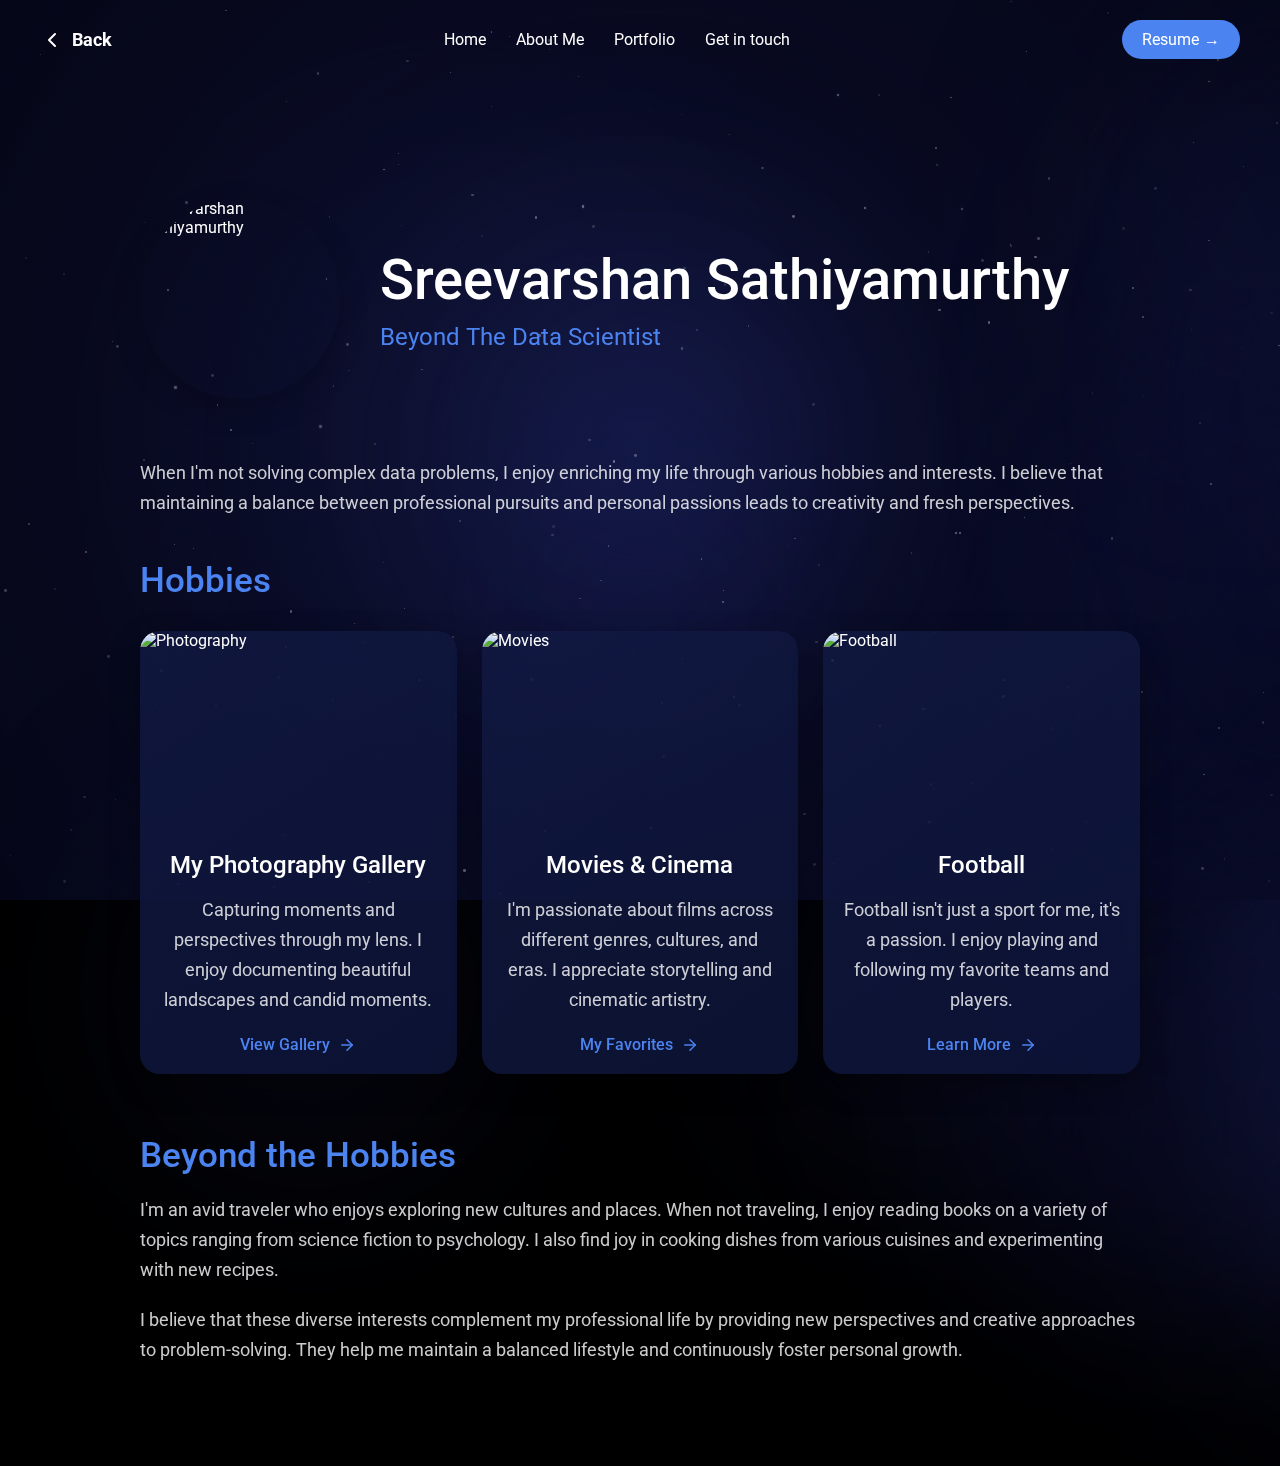
==== commit 7106dd75: "about-me.html" ====
--- a/about-me.html
+++ b/about-me.html
@@ -52,7 +52,7 @@
         
         .about-content {
             display: grid;
-            grid-template-columns: 2fr 1fr;
+            grid-template-columns: 1fr;
             gap: 40px;
         }
         
@@ -69,31 +69,11 @@
             color: rgba(255, 255, 255, 0.8);
         }
         
-        .about-sidebar h3 {
-            font-size: 1.5rem;
-            margin-bottom: 15px;
+        .section-title {
+            font-size: 2.5rem;
+            margin-bottom: 30px;
+            font-weight: 500;
             color: #4b83f0;
-            font-weight: 500;
-        }
-        
-        .skills-list, .interest-list {
-            list-style: none;
-            padding: 0;
-            margin-bottom: 30px;
-        }
-        
-        .skills-list li, .interest-list li {
-            margin-bottom: 10px;
-            font-size: 1.1rem;
-            display: flex;
-            align-items: center;
-        }
-        
-        .skills-list li::before, .interest-list li::before {
-            content: "•";
-            color: #4b83f0;
-            font-size: 1.5rem;
-            margin-right: 10px;
         }
         
         .cta-button {
@@ -132,40 +112,120 @@
             width: 24px;
             height: 24px;
         }
-
-        /* New Styles for "What Drives Me" and "My Process" Sections */
-        .about-drives-me, .about-process {
-            margin-bottom: 60px;
-        }
-
-        .about-drives-me h2, .about-process h2 {
-            font-size: 2.5rem;
+        
+        /* Hobbies Section */
+        .hobbies-section {
+            margin-top: 40px;
+        }
+        
+        .hobbies-grid {
+            display: grid;
+            grid-template-columns: repeat(3, 1fr);
+            gap: 25px;
+            margin-top: 30px;
+        }
+        
+        .hobby-card {
+            background: linear-gradient(145deg, rgba(18, 26, 68, 0.8) 0%, rgba(13, 20, 55, 0.9) 100%);
+            border-radius: 20px;
+            overflow: hidden;
+            box-shadow: 0 10px 30px rgba(0, 0, 0, 0.3);
+            transition: transform 0.3s ease, box-shadow 0.3s ease;
+            position: relative;
+            display: flex;
+            flex-direction: column;
+        }
+        
+        .hobby-card:hover {
+            transform: translateY(-10px);
+            box-shadow: 0 15px 40px rgba(0, 0, 0, 0.4);
+        }
+        
+        .hobby-image-container {
+            width: 100%;
+            height: 200px;
+            overflow: hidden;
+            position: relative;
+        }
+        
+        .hobby-image {
+            width: 100%;
+            height: 100%;
+            object-fit: cover;
+            transition: transform 0.5s ease;
+        }
+        
+        .hobby-card:hover .hobby-image {
+            transform: scale(1.1);
+        }
+        
+        .hobby-content {
+            padding: 20px;
+            text-align: center;
+            flex-grow: 1;
+            display: flex;
+            flex-direction: column;
+            align-items: center;
+        }
+        
+        .hobby-title {
+            font-size: 1.5rem;
+            margin-bottom: 10px;
+            color: white;
+            font-weight: 500;
+            position: relative;
+            display: inline-block;
+        }
+        
+        .hobby-title::after {
+            content: '';
+            display: block;
+            height: 2px;
+            width: 0;
+            background-color: #4b83f0;
+            margin: 5px auto 0;
+            transition: width 0.3s ease;
+        }
+        
+        .hobby-card:hover .hobby-title::after {
+            width: 70%;
+        }
+        
+        .hobby-description {
+            font-size: 1rem;
+            color: rgba(255, 255, 255, 0.8);
             margin-bottom: 20px;
+        }
+        
+        .hobby-link {
+            display: inline-flex;
+            align-items: center;
             color: #4b83f0;
-        }
-
-        .about-drives-me p, .about-process p {
-            font-size: 1.1rem;
-            line-height: 1.7;
-            color: rgba(255, 255, 255, 0.8);
-        }
-
-        .about-process ul {
-            list-style: none;
-            padding: 0;
-        }
-
-        .about-process ul li {
-            margin-bottom: 15px;
-            font-size: 1.1rem;
-            color: rgba(255, 255, 255, 0.8);
-        }
-
-        .about-process ul li::before {
-            content: "•";
-            color: #4b83f0;
-            font-size: 1.5rem;
-            margin-right: 10px;
+            text-decoration: none;
+            font-size: 1rem;
+            font-weight: 500;
+            margin-top: auto;
+            transition: color 0.3s ease;
+        }
+        
+        .hobby-link svg {
+            margin-left: 8px;
+            transition: transform 0.3s ease;
+        }
+        
+        .hobby-card:hover .hobby-link {
+            color: white;
+        }
+        
+        .hobby-card:hover .hobby-link svg {
+            transform: translateX(5px);
+        }
+        
+        /* Responsive Styles */
+        @media (max-width: 992px) {
+            .hobbies-grid {
+                grid-template-columns: repeat(2, 1fr);
+            }
         }
         
         @media (max-width: 768px) {
@@ -179,20 +239,25 @@
                 margin-bottom: 20px;
             }
             
-            .about-content {
-                grid-template-columns: 1fr;
-            }
-
             .about-title-container h1 {
                 font-size: 2.5rem;
             }
-
+            
             .about-title-container p {
                 font-size: 1.2rem;
             }
-
-            .about-drives-me h2, .about-process h2 {
+            
+            .section-title {
                 font-size: 2rem;
+            }
+            
+            .hobbies-grid {
+                grid-template-columns: 1fr;
+                gap: 20px;
+            }
+            
+            .hobby-image-container {
+                height: 180px;
             }
         }
     </style>
@@ -228,61 +293,80 @@
                 </div>
                 <div class="about-title-container">
                     <h1>Sreevarshan Sathiyamurthy</h1>
-                    <p>Detail-Oriented Data Scientist | Complex Problem Solver</p>
+                    <p>Beyond The Data Scientist</p>
                 </div>
             </div>
             
             <div class="about-content">
                 <div class="about-bio">
-                    <!-- What Drives Me Section -->
-                    <div class="about-drives-me">
-                        <h2>What Drives Me</h2>
-                        <p>I believe great data science can transform businesses, and I'm dedicated to creating innovative, data-driven solutions that solve complex problems. My passion lies in turning raw data into actionable insights that drive meaningful change.</p>
+                    <p>When I'm not solving complex data problems, I enjoy enriching my life through various hobbies and interests. I believe that maintaining a balance between professional pursuits and personal passions leads to creativity and fresh perspectives.</p>
+                    
+                    <div class="hobbies-section">
+                        <h2 class="section-title">Hobbies</h2>
+                        
+                        <div class="hobbies-grid">
+                            <!-- Photography Card -->
+                            <div class="hobby-card">
+                                <div class="hobby-image-container">
+                                    <img src="https://i.postimg.cc/ZqhTxW69/7f0e9fce-162d-4e9f-9a3d-7a43919b1429.webp" alt="Photography" class="hobby-image">
+                                </div>
+                                <div class="hobby-content">
+                                    <h3 class="hobby-title">My Photography Gallery</h3>
+                                    <p class="hobby-description">Capturing moments and perspectives through my lens. I enjoy documenting beautiful landscapes and candid moments.</p>
+                                    <a href="photography.html" class="hobby-link">
+                                        View Gallery
+                                        <svg xmlns="http://www.w3.org/2000/svg" width="18" height="18" viewBox="0 0 24 24" fill="none" stroke="currentColor" stroke-width="2" stroke-linecap="round" stroke-linejoin="round">
+                                            <path d="M5 12h14"></path>
+                                            <path d="M12 5l7 7-7 7"></path>
+                                        </svg>
+                                    </a>
+                                </div>
+                            </div>
+                            
+                            <!-- Movies Card -->
+                            <div class="hobby-card">
+                                <div class="hobby-image-container">
+                                    <img src="https://i.postimg.cc/7Y28txHS/IMG-2437.webp" alt="Movies" class="hobby-image">
+                                </div>
+                                <div class="hobby-content">
+                                    <h3 class="hobby-title">Movies & Cinema</h3>
+                                    <p class="hobby-description">I'm passionate about films across different genres, cultures, and eras. I appreciate storytelling and cinematic artistry.</p>
+                                    <a href="#" class="hobby-link">
+                                        My Favorites
+                                        <svg xmlns="http://www.w3.org/2000/svg" width="18" height="18" viewBox="0 0 24 24" fill="none" stroke="currentColor" stroke-width="2" stroke-linecap="round" stroke-linejoin="round">
+                                            <path d="M5 12h14"></path>
+                                            <path d="M12 5l7 7-7 7"></path>
+                                        </svg>
+                                    </a>
+                                </div>
+                            </div>
+                            
+                            <!-- Football Card -->
+                            <div class="hobby-card">
+                                <div class="hobby-image-container">
+                                    <img src="https://i.postimg.cc/s2cRPwV8/IMG-1672.webp" alt="Football" class="hobby-image">
+                                </div>
+                                <div class="hobby-content">
+                                    <h3 class="hobby-title">Football</h3>
+                                    <p class="hobby-description">Football isn't just a sport for me, it's a passion. I enjoy playing and following my favorite teams and players.</p>
+                                    <a href="#" class="hobby-link">
+                                        Learn More
+                                        <svg xmlns="http://www.w3.org/2000/svg" width="18" height="18" viewBox="0 0 24 24" fill="none" stroke="currentColor" stroke-width="2" stroke-linecap="round" stroke-linejoin="round">
+                                            <path d="M5 12h14"></path>
+                                            <path d="M12 5l7 7-7 7"></path>
+                                        </svg>
+                                    </a>
+                                </div>
+                            </div>
+                        </div>
                     </div>
-
-                    <!-- My Process Section -->
-                    <div class="about-process">
-                        <h2>My Process</h2>
-                        <p>My approach to data science is methodical and iterative. I start with thorough data exploration and analysis, followed by model development and validation. Continuous feedback ensures that the final solution is both accurate and impactful.</p>
-                        <ul>
-                            <li>Data Exploration & Cleaning</li>
-                            <li>Model Development & Validation</li>
-                            <li>Continuous Feedback & Improvement</li>
-                        </ul>
+                    
+                    <div class="personal-section" style="margin-top: 60px;">
+                        <h2 class="section-title">Beyond the Hobbies</h2>
+                        <p>I'm an avid traveler who enjoys exploring new cultures and places. When not traveling, I enjoy reading books on a variety of topics ranging from science fiction to psychology. I also find joy in cooking dishes from various cuisines and experimenting with new recipes.</p>
+                        
+                        <p>I believe that these diverse interests complement my professional life by providing new perspectives and creative approaches to problem-solving. They help me maintain a balanced lifestyle and continuously foster personal growth.</p>
                     </div>
-
-                    <!-- Beyond the Code Section -->
-                    <div class="about-drives-me">
-                        <h2>Beyond the Code</h2>
-                        <p>Outside of work, I enjoy exploring new technologies, reading about AI advancements, and working on personal projects. I also love traveling and staying active, which keeps me inspired and open to new perspectives.</p>
-                    </div>
-
-                    <!-- Looking Ahead Section -->
-                    <div class="about-process">
-                        <h2>Looking Ahead</h2>
-                        <p>I'm always seeking new challenges and opportunities to grow. Let's connect and create impactful data-driven solutions together.</p>
-                        <a href="#" class="cta-button">Collaborate with Me</a>
-                    </div>
-                </div>
-                
-                <div class="about-sidebar">
-                    <h3>Technical Expertise</h3>
-                    <ul class="skills-list">
-                        <li>Advanced Data Analytics</li>
-                        <li>Machine Learning Modeling</li>
-                        <li>Statistical Analysis</li>
-                        <li>Python & R Programming</li>
-                        <li>Data Visualization</li>
-                        <li>SQL & Database Management</li>
-                    </ul>
-                    
-                    <h3>Professional Interests</h3>
-                    <ul class="interest-list">
-                        <li>Predictive Analytics</li>
-                        <li>Artificial Intelligence</li>
-                        <li>Strategic Data Solutions</li>
-                        <li>Technology Innovation</li>
-                    </ul>
                 </div>
             </div>
         </div>
@@ -290,4 +374,4 @@
     
     <script src="script.js"></script>
 </body>
-</html>+</html>
